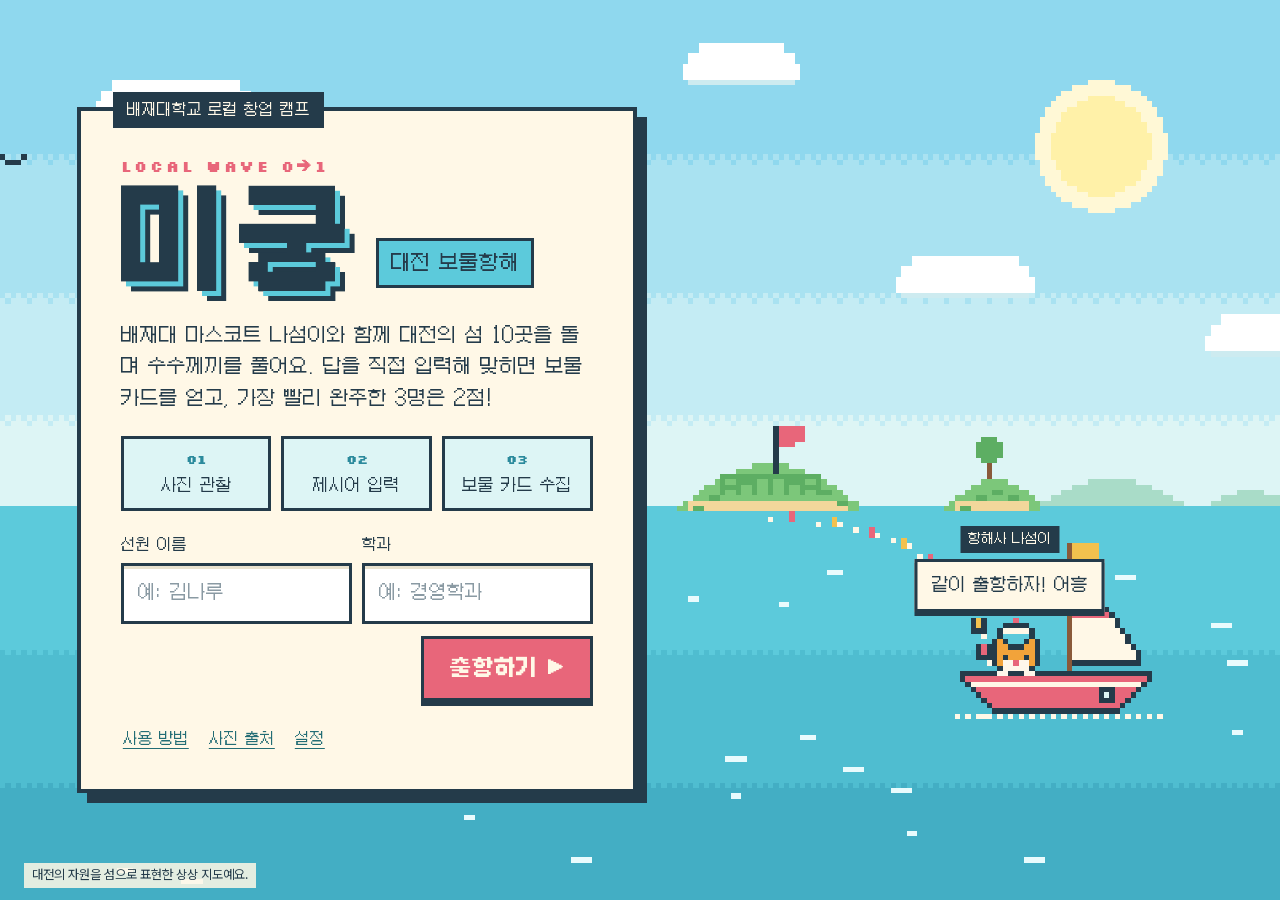
==== index.html @ a7cf4690 "나섬이 캐릭터 고지(결과 화면·사진 출처) Co-Authored-By: Claude Fable 5.1 <noreply@anthropic.com>" ====
<!doctype html>
<html lang="ko">
<head>
<meta charset="utf-8">
<meta name="viewport" content="width=device-width, initial-scale=1, viewport-fit=cover">
<title>미궁 — 대전 보물항해 | 배재대학교 로컬 창업 캠프</title>
<meta name="description" content="배재대학교 로컬 창업 캠프 LOCAL WAVE 0→1. 나섬이와 함께 대전의 보물 10개를 발견하는 웹 미궁.">
<meta name="theme-color" content="#5CCADB">
<link rel="icon" href="data:image/svg+xml,%3Csvg xmlns='http://www.w3.org/2000/svg' viewBox='0 0 16 16' shape-rendering='crispEdges'%3E%3Crect width='16' height='16' fill='%235CCADB'/%3E%3Crect x='3' y='6' width='10' height='6' fill='%23FFF8E7'/%3E%3Crect x='2' y='4' width='2' height='3' fill='%23F2B08A'/%3E%3Crect x='12' y='4' width='2' height='3' fill='%23F2B08A'/%3E%3Crect x='5' y='8' width='1' height='1' fill='%23243B4A'/%3E%3Crect x='10' y='8' width='1' height='1' fill='%23243B4A'/%3E%3Crect x='3' y='12' width='10' height='2' fill='%23236D75'/%3E%3C/svg%3E">
<link rel="preconnect" href="https://fonts.googleapis.com">
<link href="https://fonts.googleapis.com/css2?family=Silkscreen:wght@400;700&display=swap" rel="stylesheet">
<link rel="stylesheet" href="styles.css?v=8">
</head>
<body>
<a class="skip" href="#main">본문으로 건너뛰기</a>

<!-- ===== S01 시작 화면 (Claude Design 원본 이식) ===== -->
<section id="screen-start" class="screen screen-start" data-screen="start">
  <div class="start-root" id="start-root">
    <canvas id="scene-canvas" aria-hidden="true"></canvas>
    <canvas id="actor-canvas" aria-hidden="true"></canvas>

    <div class="naru-bubble" id="start-bubble" aria-hidden="true">
      <div class="bt">같이 출항하자! 어흥</div>
      <div class="bn">항해사 나섬이</div>
    </div>

    <div class="start-wrap">
      <div class="start-card">
        <div class="tag-camp" id="start-camp">배재대학교 로컬 창업 캠프</div>
        <div class="start-head">
          <span class="silk eyebrow-silk" id="start-program">LOCAL WAVE 0→1</span>
          <div class="title-row">
            <h1 class="start-title">미궁</h1>
            <span class="title-chip">대전 보물항해</span>
          </div>
        </div>
        <p class="start-lead">배재대 마스코트 나섬이와 함께 대전의 섬 10곳을 돌며 수수께끼를 풀어요. 답을 직접 입력해 맞히면 보물 카드를 얻고, 가장 빨리 완주한 3명은 2점!</p>
        <div class="steps3">
          <div><span class="silk n">01</span><span>사진 관찰</span></div>
          <div><span class="silk n">02</span><span>제시어 입력</span></div>
          <div><span class="silk n">03</span><span>보물 카드 수집</span></div>
        </div>
        <form id="form-start" class="form-start" novalidate>
          <div class="start-fields">
            <label>선원 이름<input id="crew-name" name="name" type="text" autocomplete="off" maxlength="10" placeholder="예: 김나루"></label>
            <label>학과<input id="crew-dept" name="dept" type="text" autocomplete="off" maxlength="16" placeholder="예: 경영학과"></label>
          </div>
          <p class="form-error" id="start-error" role="alert" hidden>이름과 학과를 모두 적어 주세요.</p>
          <div class="start-actions">
            <button type="button" class="link" id="btn-start-reset" hidden>처음부터 다시</button>
            <button type="submit" class="start-btn" id="btn-start"><span id="btn-start-label">출항하기</span><span class="silk" id="start-blink">▶</span></button>
          </div>
          <p class="greet" id="start-greet" hidden></p>
        </form>
        <div class="start-links">
          <button type="button" class="link" data-open="howto">사용 방법</button>
          <button type="button" class="link" data-open="sources">사진 출처</button>
          <button type="button" class="link" data-open="settings">설정</button>
        </div>
      </div>
    </div>

    <div class="arrive-overlay" id="arrive-overlay" hidden>
      <div class="arrive-card">
        <span class="silk arrive-eyebrow" id="arrive-eyebrow">ISLAND 01 / 10</span>
        <span class="arrive-title" id="arrive-title">성심당 섬에 도착!</span>
        <span class="arrive-text" id="arrive-text"></span>
        <button type="button" class="start-btn" id="btn-arrive-go">첫 수수께끼 풀기 →</button>
      </div>
    </div>
    <p class="map-note">대전의 자원을 섬으로 표현한 상상 지도예요.</p>
  </div>
</section>

<!-- ===== 게임 공통 헤더 + 3열 ===== -->
<section id="screen-game" class="screen screen-game" data-screen="game" hidden>
  <header class="topbar">
    <div class="topbar-brand">
      <span class="title-pixel sm">미궁</span>
      <span class="chip chip-sea">대전 보물항해</span>
      <span class="topbar-camp">배재대학교 로컬 창업 캠프 · LOCAL WAVE 0→1</span>
    </div>
    <div class="topbar-right">
      <span class="crew-label" id="crew-label">선원</span>
      <div class="progress-pips" id="progress-pips" aria-label="발견 진행"></div>
      <span class="progress-count" id="progress-count">0/10</span>
      <span class="timer" id="timer" title="완주 시간">00:00</span><span class="timer-pen" id="timer-pen"></span>
      <button type="button" class="btn btn-sm btn-ghost" data-open="logbook">기록장</button>
      <button type="button" class="btn btn-sm btn-ghost" data-open="settings" aria-label="설정">설정</button>
    </div>
  </header>

  <div class="layout" id="main">
    <!-- 왼쪽: 항로 -->
    <aside class="col-route panel">
      <div class="eyebrow">ROUTE</div>
      <ol class="route" id="route"></ol>
      <p class="route-note">앞 섬을 풀면 다음 섬이 열려요.</p>
    </aside>

    <!-- 가운데: 문제판 -->
    <main class="col-main panel" id="puzzle-panel" aria-live="polite">
      <!-- JS 렌더 -->
    </main>

    <!-- 오른쪽: 나섬이·힌트·기록 -->
    <aside class="col-side">
      <div class="panel side-naru">
        <div class="naru-head">
          <canvas class="naru" id="naru-side" data-mood="idle" width="16" height="16"></canvas>
          <span class="chip chip-ink">항해사 나섬이</span>
        </div>
        <p class="naru-say" id="naru-say">사진부터 꼼꼼히 살펴보자. 단서 세 개가 모두 맞는 답을 찾아봐.</p>
      </div>
      <div class="panel side-hint">
        <div class="eyebrow">HINT</div>
        <div id="hint-box"></div>
      </div>
      <div class="panel side-log">
        <div class="eyebrow-row"><span class="eyebrow">LOGBOOK</span><span class="muted" id="log-count">보물 카드 0/10</span></div>
        <div class="log-mini" id="log-mini"></div>
        <button type="button" class="btn btn-sm btn-ghost w-full" data-open="logbook">기록장 열기</button>
      </div>
    </aside>
  </div>
</section>

<!-- ===== S07 아이디어 출항 ===== -->
<section id="screen-idea" class="screen screen-idea" data-screen="idea" hidden>
  <header class="topbar">
    <div class="topbar-brand">
      <span class="title-pixel sm">미궁</span>
      <span class="chip chip-sea">항해 마무리</span>
      <span class="topbar-camp">배재대학교 로컬 창업 캠프 · LOCAL WAVE 0→1</span>
    </div>
    <div class="topbar-right"><span class="crew-label" id="crew-label-2">선원</span></div>
  </header>
  <div class="narrow">
    <div class="panel idea-panel">
      <div class="idea-steps" id="idea-steps"></div>
      <div id="idea-body"></div>
    </div>
  </div>
</section>

<!-- ===== S08 결과 ===== -->
<section id="screen-result" class="screen screen-result" data-screen="result" hidden>
  <div class="narrow">
    <div class="panel result-panel" id="result-panel"></div>
  </div>
</section>

<!-- ===== 모달들 ===== -->
<div class="modal-root" id="modal-root" hidden>
  <div class="modal-backdrop" data-close></div>
  <div class="modal panel" role="dialog" aria-modal="true" id="modal" tabindex="-1">
    <button type="button" class="modal-close btn btn-sm btn-ghost" data-close aria-label="닫기">닫기 ✕</button>
    <div class="modal-body" id="modal-body"></div>
  </div>
</div>

<div class="toast" id="toast" role="status" aria-live="polite" hidden></div>

<script src="config.js?v=8"></script>
<script src="start-scene.js?v=8"></script>
<script src="app.js?v=8"></script>
</body>
</html>
---- styles.css ----
/* ============================================================
   미궁 — 대전 보물항해 · 디자인 시스템
   레이아웃: 64px 헤더 + 3열(208 / 1fr / 272), 1024~1279 2열, 그 아래 1열
   픽셀은 프레임·바다·캐릭터에만, 사진과 본문은 선명하게
   ============================================================ */
@font-face { font-family: "Pretendard"; src: url("fonts/PretendardVariable.woff2") format("woff2"); font-weight: 45 920; font-display: swap; }
@font-face { font-family: "Galmuri11"; src: url("fonts/Galmuri11.woff2") format("woff2"); font-weight: 400; font-display: swap; }
@font-face { font-family: "Galmuri11"; src: url("fonts/Galmuri11-Bold.woff2") format("woff2"); font-weight: 700; font-display: swap; }

:root {
  --ink: #243B4A;
  --ink-soft: #4A6373;
  --cream: #FFF8E7;
  --cream-2: #FBEFD3;
  --sea: #5CCADB;
  --sea-deep: #3FB2C6;
  --sky: #DDF5F5;
  --sky-2: #BDE7F2;
  --leaf: #B7D883;
  --leaf-deep: #8FBF5A;
  --coral: #F28B82;
  --coral-deep: #E0675D;
  --primary: #236D75;
  --primary-deep: #1A545B;
  --yellow: #F6CD69;
  --white: #FFFFFF;
  --danger: #C94C45;
  --ok: #3E8E55;

  --font-body: "Pretendard", "Apple SD Gothic Neo", "Noto Sans KR", system-ui, sans-serif;
  --font-pixel: "Galmuri11", "DungGeunMo", "Pretendard", monospace;

  --border: 3px solid var(--ink);
  --shadow: 4px 4px 0 var(--ink);
  --shadow-sm: 2px 2px 0 var(--ink);
  --radius: 4px;

  --fs-body: 18px;
  --lh-body: 1.6;
  --gap: 16px;
  --pad: 24px;
  --max-w: 1360px;
}
:root[data-large="1"] { --fs-body: 20px; }

* { box-sizing: border-box; }
html, body { margin: 0; padding: 0; }
html { background: var(--sky); color: var(--ink); }
body {
  font-family: var(--font-body);
  font-size: var(--fs-body);
  line-height: var(--lh-body);
  background: var(--sky);
  color: var(--ink);
  -webkit-font-smoothing: antialiased;
  min-height: 100%;
  overflow-x: hidden;
}
img { max-width: 100%; display: block; }
button { font: inherit; color: inherit; cursor: pointer; }
button:disabled { cursor: not-allowed; }
input, textarea, select { font: inherit; color: inherit; }
[hidden] { display: none !important; }
.muted { color: var(--ink-soft); font-size: 0.85em; }
.w-full { width: 100%; }
.skip { position: absolute; left: -999px; top: 8px; background: var(--yellow); padding: 8px 12px; border: var(--border); z-index: 999; }
.skip:focus { left: 8px; }

:focus-visible { outline: 3px solid var(--yellow); outline-offset: 2px; }

/* ---------- 타이포 ---------- */
.title-pixel { font-family: var(--font-pixel); font-weight: 700; letter-spacing: 0.02em; line-height: 1.1; margin: 0; }
h1.title-pixel { font-size: clamp(44px, 6vw, 72px); color: var(--primary); display: flex; align-items: center; gap: 16px; flex-wrap: wrap; }
.title-pixel.sm { font-size: 26px; color: var(--primary); }
.eyebrow { font-family: var(--font-pixel); font-size: 13px; letter-spacing: 0.18em; color: var(--coral-deep); text-transform: uppercase; }
.eyebrow-row { display: flex; justify-content: space-between; align-items: baseline; gap: 8px; margin-bottom: 8px; }
h2 { font-size: 23px; font-weight: 650; line-height: 1.3; margin: 2px 0 4px; text-wrap: balance; }
h3 { font-size: 19px; font-weight: 650; margin: 0 0 8px; }
.lead { margin: 8px 0 16px; }

/* ---------- 패널·칩·버튼 ---------- */
.panel { background: var(--cream); border: var(--border); box-shadow: var(--shadow); border-radius: var(--radius); padding: 20px; }
.chip { display: inline-block; font-family: var(--font-pixel); font-size: 14px; letter-spacing: 0.04em; padding: 4px 10px; border: 2px solid var(--ink); border-radius: 3px; line-height: 1.2; vertical-align: middle; }
.chip-sea { background: var(--sky-2); }
.chip-ink { background: var(--ink); color: var(--cream); }
.chip-leaf { background: var(--leaf); }
.chip-coral { background: var(--coral); }
.chip-yellow { background: var(--yellow); }
.tag { font-family: var(--font-pixel); font-size: 13px; letter-spacing: 0.06em; display: inline-block; padding: 4px 10px; background: var(--ink); color: var(--cream); border-radius: 3px; }

.btn {
  display: inline-flex; align-items: center; justify-content: center; gap: 8px;
  padding: 10px 18px; min-height: 44px;
  background: var(--primary); color: var(--white);
  border: var(--border); border-radius: var(--radius); box-shadow: var(--shadow);
  font-weight: 650; font-size: 16px; line-height: 1.2;
  transition: transform 120ms, box-shadow 120ms;
  text-decoration: none;
}
.btn:hover { transform: translate(-1px, -1px); box-shadow: 5px 5px 0 var(--ink); }
.btn:active { transform: translate(3px, 3px); box-shadow: 1px 1px 0 var(--ink); }
.btn:disabled { background: #C9D3D8; color: #5E6E78; transform: none; box-shadow: var(--shadow); }
.btn-lg { font-size: 18px; padding: 14px 26px; min-height: 52px; }
.btn-sm { font-size: 14px; padding: 6px 12px; min-height: 36px; box-shadow: var(--shadow-sm); }
.btn-sm:hover { box-shadow: 3px 3px 0 var(--ink); }
.btn-coral { background: var(--coral); color: var(--ink); }
.btn-coral:hover { background: var(--coral-deep); }
.btn-leaf { background: var(--leaf); color: var(--ink); }
.btn-yellow { background: var(--yellow); color: var(--ink); }
.btn-ghost { background: var(--cream); color: var(--ink); }
.btn-ghost:hover { background: var(--cream-2); }
.btn-row { display: flex; gap: 12px; flex-wrap: wrap; align-items: center; }
.btn-row.end { justify-content: flex-end; }
.btn-row.between { justify-content: space-between; }
.link { background: none; border: 0; padding: 4px 2px; color: var(--primary); text-decoration: underline; text-underline-offset: 3px; font-size: 15px; }

/* ---------- 시작 화면 (Claude Design 원본) ---------- */
.silk { font-family: "Silkscreen", "Galmuri11", monospace; font-weight: 700; }
.screen { min-height: 100vh; }
.screen-start { font-family: var(--font-pixel); }
.start-root { position: relative; min-height: 100vh; overflow: hidden; background: var(--sky); }
.start-root canvas { position: absolute; inset: 0; width: 100%; height: 100%; image-rendering: pixelated; display: block; }
#actor-canvas { pointer-events: none; }
.naru-bubble { position: absolute; display: flex; flex-direction: column-reverse; align-items: center; gap: 6px; pointer-events: none; transform: translateX(-35%); z-index: 2; }
.naru-bubble .bt { background: var(--cream); border: 3px solid var(--ink); box-shadow: 0 4px 0 var(--ink); padding: 10px 14px; font-size: 17px; white-space: nowrap; }
.naru-bubble .bn { background: var(--ink); color: var(--cream); font-size: 13px; padding: 3px 8px; white-space: nowrap; }
.start-wrap { position: relative; min-height: 100vh; display: flex; align-items: center; padding: 56px max(24px, 6vw); box-sizing: border-box; z-index: 1; }
.start-card { position: relative; width: 100%; max-width: 560px; background: var(--cream); border: 4px solid var(--ink); box-shadow: 10px 10px 0 var(--ink); padding: 44px 40px 34px; display: flex; flex-direction: column; gap: 22px; }
.tag-camp { position: absolute; top: -19px; left: 32px; background: var(--ink); color: var(--cream); font-size: 15px; padding: 6px 14px; white-space: nowrap; }
.start-head { display: flex; flex-direction: column; gap: 10px; }
.eyebrow-silk { font-size: 15px; letter-spacing: 0.18em; color: #E8667A; }
.title-row { display: flex; align-items: flex-end; gap: 18px; flex-wrap: wrap; }
.start-title { margin: 0; font-family: var(--font-pixel); font-weight: 700; font-size: clamp(84px, 9vw, 128px); line-height: 0.95; letter-spacing: 0.03em; color: var(--ink); text-shadow: 5px 5px 0 var(--sea), 10px 10px 0 var(--ink); }
.title-chip { background: var(--sea); border: 3px solid var(--ink); padding: 6px 12px; font-size: 20px; margin-bottom: 10px; }
.start-lead { margin: 0; font-size: 19px; line-height: 1.65; text-wrap: pretty; }
.steps3 { display: grid; grid-template-columns: repeat(3, minmax(0, 1fr)); gap: 10px; }
.steps3 > div { background: var(--sky); border: 3px solid var(--ink); padding: 10px 8px; display: flex; flex-direction: column; gap: 3px; align-items: center; text-align: center; font-size: 16px; }
.steps3 .n { font-size: 13px; color: #2B8A9C; }
.form-start { display: flex; flex-direction: column; gap: 8px; }
.start-fields { display: grid; grid-template-columns: repeat(auto-fit, minmax(150px, 1fr)); gap: 10px; }
.start-fields label { display: flex; flex-direction: column; gap: 6px; font-size: 15px; }
.start-fields input { min-width: 0; padding: 13px 14px; border: 3px solid var(--ink); background: var(--white); font-family: var(--font-pixel); font-size: 18px; color: var(--ink); box-shadow: inset 0 3px 0 #E9E2CF; }
.start-fields input::placeholder { color: #8A9AA3; }
.start-fields input:focus { outline: 3px solid var(--yellow); outline-offset: 1px; }
.start-fields label.invalid input { border-color: #C9475C; }
.form-error { font-size: 15px; color: #C9475C; margin: 0; }
.start-actions { display: flex; gap: 14px; flex-wrap: wrap; justify-content: flex-end; align-items: center; margin-top: 4px; }
.start-btn { flex: 0 0 auto; padding: 12px 26px; border: 3px solid var(--ink); background: #E8667A; color: var(--cream); box-shadow: 0 5px 0 var(--ink); font-family: var(--font-pixel); font-weight: 700; font-size: 22px; cursor: pointer; display: flex; align-items: center; gap: 10px; transition: transform 80ms, box-shadow 80ms; }
.start-btn:hover { background: #F07C8E; }
.start-btn:active { transform: translateY(5px); box-shadow: 0 0 0 var(--ink); }
.start-btn .silk { font-size: 16px; }
.greet { margin: 0; font-size: 15px; color: #2B8A9C; }
.start-links { display: flex; gap: 16px; flex-wrap: wrap; }
.start-links .link { font-family: var(--font-pixel); font-size: 15px; }
.arrive-overlay { position: absolute; inset: 0; background: rgba(36,59,74,0.6); display: flex; align-items: center; justify-content: center; padding: 24px; z-index: 5; }
.arrive-card { background: var(--cream); border: 4px solid var(--ink); box-shadow: 10px 10px 0 var(--ink); padding: 30px 36px; display: flex; flex-direction: column; align-items: center; gap: 14px; text-align: center; max-width: 460px; animation: popIn 180ms ease-out; }
@keyframes popIn { from { transform: scale(0.9); opacity: 0; } to { transform: scale(1); opacity: 1; } }
.arrive-eyebrow { font-size: 16px; letter-spacing: 0.2em; color: #2B8A9C; }
.arrive-title { font-size: 34px; line-height: 1.3; font-weight: 700; }
.arrive-text { font-size: 17px; line-height: 1.6; font-family: var(--font-body); }
.map-note { position: absolute; left: 24px; bottom: 12px; z-index: 1; font-size: 13px; color: var(--ink); background: rgba(255,248,231,0.85); padding: 2px 8px; margin: 0; font-family: var(--font-body); }

/* ---------- 게임 화면 ---------- */
.screen-game { background: var(--sky); display: flex; flex-direction: column; }
.topbar {
  height: 64px; display: flex; align-items: center; justify-content: space-between; gap: 16px;
  padding: 0 var(--pad); background: var(--cream); border-bottom: var(--border);
  position: sticky; top: 0; z-index: 20;
}
.topbar-brand { display: flex; align-items: center; gap: 12px; min-width: 0; }
.topbar-camp { font-size: 13px; color: var(--ink-soft); white-space: nowrap; overflow: hidden; text-overflow: ellipsis; }
.topbar-right { display: flex; align-items: center; gap: 12px; }
.crew-label { font-size: 14px; font-weight: 650; white-space: nowrap; max-width: 220px; overflow: hidden; text-overflow: ellipsis; }
.progress-pips { display: flex; gap: 4px; }
.progress-pips i { width: 14px; height: 14px; border: 2px solid var(--ink); background: var(--white); display: block; }
.progress-pips i.done { background: var(--yellow); }
.progress-pips i.cur { background: var(--sky-2); }
.progress-count { font-family: var(--font-pixel); font-weight: 700; font-size: 16px; }

.layout {
  width: 100%; max-width: var(--max-w); margin: 0 auto;
  display: grid; grid-template-columns: 208px minmax(0, 1fr) 272px; gap: var(--gap);
  padding: var(--pad); padding-block: 16px 32px; align-items: start;
  background:
    repeating-linear-gradient(90deg, rgba(255,255,255,0.35) 0 26px, transparent 26px 70px) 0 100% / 100% 10px no-repeat,
    linear-gradient(180deg, transparent 0 calc(100% - 88px), var(--sea) calc(100% - 88px)) ;
}
.col-route { padding: 14px; position: sticky; top: 80px; }
.route { list-style: none; margin: 8px 0 0; padding: 0; display: grid; gap: 6px; }
.route li { display: flex; align-items: center; gap: 8px; }
.route button {
  flex: 1; display: flex; align-items: center; gap: 8px; text-align: left;
  padding: 7px 8px; border: 2px solid var(--ink); background: var(--white); border-radius: 3px; font-size: 14px; font-weight: 600; min-height: 40px;
}
.route button b { font-family: var(--font-pixel); font-size: 12px; min-width: 22px; height: 22px; display: inline-grid; place-items: center; border: 2px solid var(--ink); background: var(--cream); }
.route button .nm { flex: 1; overflow: hidden; text-overflow: ellipsis; white-space: nowrap; }
.route button .st { font-size: 12px; }
.route li.locked button { background: #EEF1F2; color: #7A8A94; border-color: #9DB0BA; border-style: dashed; }
.route li.locked button b { background: #EEF1F2; border-color: #9DB0BA; }
.route li.done button { background: var(--leaf); }
.route li.done button b { background: var(--yellow); }
.route li.cur button { background: var(--sky-2); box-shadow: var(--shadow-sm); outline: 2px solid var(--ink); outline-offset: 1px; }
.route-note { font-size: 13px; color: var(--ink-soft); margin: 12px 0 0; }

.col-main { padding: 16px 22px 14px; min-width: 0; }
.puzzle-head { display: flex; gap: 8px; align-items: center; flex-wrap: wrap; }
.puzzle-story { margin: 2px 0 10px; color: var(--ink-soft); font-size: 16px; }
.photo-row { display: grid; grid-template-columns: minmax(0, 1.15fr) minmax(220px, 1fr); gap: 12px; align-items: start; margin-bottom: 8px; }
.photo-frame { position: relative; border: var(--border); background: var(--cream-2); box-shadow: var(--shadow-sm); aspect-ratio: 16 / 9; max-height: 330px; width: 100%; display: grid; place-items: center; overflow: hidden; }
.photo-frame img { width: 100%; height: 100%; object-fit: contain; image-rendering: auto; }
.photo-frame .photo-tag { position: absolute; left: 0; top: 0; }
.photo-frame .photo-zoom { position: absolute; right: 8px; bottom: 8px; }
.photo-frame .photo-fail { padding: 16px; text-align: center; font-size: 15px; display: grid; gap: 8px; justify-items: center; }
.photo-frame.failed { background: repeating-linear-gradient(135deg, var(--cream-2) 0 10px, var(--cream) 10px 20px); }
.photo-meta { display: flex; gap: 8px; align-items: center; justify-content: space-between; font-size: 12px; color: var(--ink-soft); margin-top: 4px; flex-wrap: wrap; line-height: 1.4; }
.clues { border: 2px solid var(--ink); background: var(--sky); padding: 10px 12px; display: grid; gap: 6px; align-content: start; min-width: 0; }
.clues .eyebrow { color: var(--primary); }
.clue { display: flex; gap: 8px; align-items: flex-start; font-size: 15px; line-height: 1.45; }
.clue b { font-family: var(--font-pixel); font-size: 12px; min-width: 22px; height: 22px; display: inline-grid; place-items: center; border: 2px solid var(--ink); background: var(--cream); margin-top: 2px; }
.fiction-note { font-size: 13px; color: var(--ink-soft); margin-top: 2px; }

.question { font-size: 19px; font-weight: 650; margin: 6px 0 8px; }
.answers { display: grid; gap: 8px; }
.opt {
  display: flex; align-items: center; gap: 12px; text-align: left; width: 100%;
  padding: 9px 14px; border: 2px solid var(--ink); background: var(--white); border-radius: 3px; min-height: 46px; font-size: 16px;
  transition: transform 120ms;
}
.opt b { font-family: var(--font-pixel); font-size: 13px; min-width: 28px; height: 28px; display: inline-grid; place-items: center; border: 2px solid var(--ink); background: var(--cream); flex: none; }
.opt:hover:not(:disabled) { background: var(--cream); }
.opt.selected { background: var(--sky-2); box-shadow: var(--shadow-sm); }
.opt.wrong { background: #FFECEA; border-color: var(--danger); }
.opt.correct { background: var(--leaf); }
.opt:disabled { opacity: 0.85; cursor: default; }
.opt .seq { margin-left: auto; font-family: var(--font-pixel); font-size: 13px; background: var(--yellow); border: 2px solid var(--ink); padding: 2px 8px; }
.opt .pair { margin-left: auto; font-size: 14px; font-weight: 650; background: var(--yellow); border: 2px solid var(--ink); padding: 2px 8px; }
.opt .pair, .opt .seq { white-space: nowrap; flex: none; }
.opt > span:not(.pair):not(.seq) { flex: 1; min-width: 0; }
.order-help, .match-help { font-size: 13px; color: var(--ink-soft); margin: -4px 0 6px; }
.order-list { display: grid; gap: 8px; }
.match-grid { display: grid; grid-template-columns: 1fr 1fr; gap: 8px 14px; }
.match-grid .col-h { font-size: 13px; font-weight: 650; color: var(--ink-soft); letter-spacing: 0.04em; }
.match-grid .opt.active { background: var(--yellow); }
.match-grid .opt.paired { background: var(--leaf); }

.feedback { margin: 8px 0 0; padding: 8px 12px; border: 2px solid var(--ink); border-radius: 3px; font-size: 16px; display: flex; gap: 10px; align-items: flex-start; }
.feedback.wrong { background: #FFECEA; border-color: var(--danger); }
.feedback.right { background: var(--leaf); }
.feedback.info { background: var(--sky); }
.submit-row { display: flex; justify-content: flex-end; gap: 12px; margin-top: 10px; flex-wrap: wrap; align-items: center; position: sticky; bottom: 0; padding: 8px 0 0; background: linear-gradient(180deg, transparent, var(--cream) 30%); }

.col-side { display: grid; gap: 12px; min-width: 0; position: sticky; top: 80px; }
.col-side .panel { padding: 14px; }
.naru-head { display: flex; align-items: flex-end; gap: 10px; }
.naru-say { margin: 10px 0 0; padding: 10px 12px; background: var(--white); border: 2px solid var(--ink); border-radius: 3px; font-size: 15px; position: relative; }
.naru-say::before { content: ""; position: absolute; left: 20px; top: -9px; width: 12px; height: 9px; background: var(--white); border: 2px solid var(--ink); border-bottom: 0; clip-path: polygon(0 100%, 100% 100%, 50% 0); }
.hint-list { display: grid; gap: 8px; margin: 0 0 10px; padding: 0; list-style: none; }
.hint-list li { background: var(--white); border: 2px solid var(--ink); padding: 8px 10px; font-size: 15px; border-left-width: 6px; border-left-color: var(--yellow); }
.hint-list li.reveal { border-left-color: var(--coral); }
.log-mini { display: grid; grid-template-columns: repeat(5, 1fr); gap: 6px; margin: 8px 0 12px; }
.log-mini i { aspect-ratio: 1; border: 2px solid var(--ink); background: var(--white); display: grid; place-items: center; font-family: var(--font-pixel); font-size: 12px; color: #9DB0BA; }
.log-mini i.got { background: var(--yellow); color: var(--ink); }
.log-mini i.heart { outline: 2px solid var(--coral); outline-offset: -4px; }

/* ---------- 섬 도착 / 발견 카드 / 모달 ---------- */
.modal-root { position: fixed; inset: 0; z-index: 50; display: grid; place-items: center; padding: 16px; }
.modal-backdrop { position: absolute; inset: 0; background: rgba(36,59,74,0.55); }
.modal { position: relative; width: min(760px, 100%); max-height: calc(100vh - 32px); overflow: auto; padding: 24px; }
.modal.wide { width: min(1100px, 100%); }
.modal-close { position: absolute; right: 12px; top: 12px; z-index: 2; }
.modal h2 { padding-right: 90px; }
.island-arrive { display: grid; grid-template-columns: 120px 1fr; gap: 20px; align-items: center; }
.island-pix { width: 120px; height: 90px; position: relative; }
.island-pix .land { position: absolute; left: 10px; right: 10px; bottom: 10px; height: 36px; background: var(--leaf); border: var(--border); border-radius: 18px 18px 4px 4px; }
.island-pix .flag { position: absolute; left: 56px; bottom: 44px; width: 4px; height: 30px; background: var(--ink); }
.island-pix .flag::after { content: ""; position: absolute; left: 4px; top: 0; width: 18px; height: 12px; background: var(--coral); }
.island-pix .water { position: absolute; left: 0; right: 0; bottom: 0; height: 10px; background: repeating-linear-gradient(90deg, var(--sea) 0 12px, var(--sea-deep) 12px 24px); }
.card-discover { display: grid; grid-template-columns: minmax(0, 1fr) minmax(0, 1.1fr); gap: 20px; align-items: start; }
.card-discover .photo-frame { aspect-ratio: 4 / 3; }
.card-discover dl { margin: 0; display: grid; gap: 12px; }
.card-discover dt { font-family: var(--font-pixel); font-size: 12px; letter-spacing: 0.15em; color: var(--coral-deep); }
.card-discover dd { margin: 2px 0 0; font-size: 16px; }
.card-discover .idea-q { background: var(--sky); border: 2px solid var(--ink); padding: 10px 12px; }
.stars { position: fixed; inset: 0; pointer-events: none; z-index: 60; }
.stars i { position: absolute; width: 14px; height: 14px; background: var(--yellow); clip-path: polygon(50% 0, 62% 38%, 100% 50%, 62% 62%, 50% 100%, 38% 62%, 0 50%, 38% 38%); animation: pop 600ms ease-out forwards; }
@keyframes pop { 0% { transform: scale(0.3) translateY(0); opacity: 1; } 100% { transform: scale(1.4) translateY(-40px); opacity: 0; } }

/* 기록장 */
.log-grid { display: grid; grid-template-columns: repeat(auto-fill, minmax(150px, 1fr)); gap: 12px; }
.log-card { border: 2px solid var(--ink); background: var(--white); border-radius: 3px; overflow: hidden; text-align: left; padding: 0; display: grid; grid-template-rows: auto 1fr; box-shadow: var(--shadow-sm); }
.log-card .ph { aspect-ratio: 4 / 3; background: var(--cream-2); display: grid; place-items: center; overflow: hidden; }
.log-card .ph img { width: 100%; height: 100%; object-fit: cover; }
.log-card .bd { padding: 8px 10px; font-size: 14px; display: grid; gap: 4px; }
.log-card .bd b { font-size: 15px; }
.log-card.locked { background: #EEF1F2; color: #7A8A94; border-style: dashed; box-shadow: none; }
.log-card.locked .ph { background: repeating-linear-gradient(135deg, #E3E8EB 0 10px, #EEF1F2 10px 20px); font-family: var(--font-pixel); font-size: 20px; color: #9DB0BA; }
.log-card .cat { font-size: 12px; color: var(--ink-soft); }
.log-card .heart { color: var(--coral-deep); font-weight: 700; }
.log-filters { display: flex; gap: 8px; flex-wrap: wrap; margin: 0 0 14px; }
.log-filters button { font-size: 14px; padding: 4px 10px; border: 2px solid var(--ink); background: var(--white); border-radius: 3px; min-height: 34px; }
.log-filters button.on { background: var(--yellow); }
.card-detail { display: grid; grid-template-columns: minmax(0, 1fr) minmax(0, 1fr); gap: 20px; }

/* ---------- 아이디어 출항 ---------- */
.narrow { width: min(900px, 100%); margin: 0 auto; padding: var(--pad); padding-block: 24px 48px; }
.idea-panel { padding: 24px 28px; }
.idea-steps { display: grid; grid-template-columns: repeat(4, 1fr); gap: 8px; margin-bottom: 20px; }
.idea-steps span { font-family: var(--font-pixel); font-size: 12px; letter-spacing: 0.08em; text-align: center; padding: 8px 4px; border: 2px solid var(--ink); background: var(--white); }
.idea-steps span.on { background: var(--yellow); }
.idea-steps span.done { background: var(--leaf); }
.pick-grid { display: grid; grid-template-columns: repeat(auto-fill, minmax(150px, 1fr)); gap: 12px; margin: 12px 0; }
.pick-grid .log-card { cursor: pointer; }
.pick-grid .log-card.on { outline: 3px solid var(--coral); outline-offset: 2px; background: var(--cream); }
.picked-strip { display: flex; gap: 10px; flex-wrap: wrap; margin: 0 0 16px; }
.picked-strip .chip { font-family: var(--font-body); font-weight: 650; font-size: 14px; background: var(--leaf); }
.choices { display: grid; gap: 10px; margin: 12px 0; }
.sentence { background: var(--sky); border: 2px solid var(--ink); padding: 14px 16px; font-size: 18px; line-height: 1.7; }
.sentence b { background: var(--yellow); padding: 0 6px; border: 2px solid var(--ink); border-radius: 3px; font-weight: 650; }
.sentence .blank { background: var(--white); color: #9DB0BA; }
.counter { font-size: 13px; color: var(--ink-soft); text-align: right; }

/* ---------- 결과 ---------- */
.result-panel { padding: 28px 32px; }
.result-head { display: flex; gap: 16px; align-items: center; flex-wrap: wrap; }
.result-grid { display: grid; grid-template-columns: 1fr 1fr; gap: 16px; margin: 16px 0; }
.result-box { border: 2px solid var(--ink); background: var(--white); padding: 12px 14px; }
.result-box .eyebrow { margin-bottom: 4px; }
.big-sentence { font-size: 22px; line-height: 1.6; font-weight: 600; background: var(--yellow); border: var(--border); box-shadow: var(--shadow-sm); padding: 18px 20px; margin: 12px 0 18px; text-wrap: balance; }
.stat-row { display: flex; gap: 16px; flex-wrap: wrap; font-size: 15px; color: var(--ink-soft); }
.save-state { font-size: 14px; margin-top: 10px; }
.save-state.ok { color: var(--ok); }
.save-state.warn { color: var(--danger); }

/* ---------- 출처 표 ---------- */
.src-table { width: 100%; border-collapse: collapse; font-size: 14px; }
.src-table th, .src-table td { border-bottom: 1px solid #C9D3D8; padding: 8px 6px; text-align: left; vertical-align: top; }
.src-table th { font-family: var(--font-pixel); font-size: 12px; letter-spacing: 0.1em; color: var(--ink-soft); }
.table-wrap { overflow-x: auto; }

/* ---------- 설정 ---------- */
.setting-row { display: flex; justify-content: space-between; align-items: center; gap: 16px; padding: 12px 0; border-bottom: 1px solid #C9D3D8; }
.switch { width: 52px; height: 30px; border: 2px solid var(--ink); background: var(--white); position: relative; border-radius: 3px; flex: none; }
.switch::after { content: ""; position: absolute; left: 3px; top: 3px; width: 20px; height: 20px; background: var(--ink); transition: left 120ms; }
.switch[aria-checked="true"] { background: var(--leaf); }
.switch[aria-checked="true"]::after { left: 25px; }
.danger-zone { margin-top: 16px; padding: 12px 14px; border: 2px dashed var(--danger); }

/* ---------- 토스트 ---------- */
.toast { position: fixed; left: 50%; bottom: 24px; translate: -50% 0; background: var(--ink); color: var(--cream); padding: 10px 16px; border-radius: 3px; font-size: 15px; z-index: 70; box-shadow: var(--shadow-sm); max-width: calc(100vw - 32px); }

/* ---------- 반응형 ---------- */
@media (max-width: 1279px) {
  .layout { grid-template-columns: 176px minmax(0, 1fr); }
  .col-side { grid-column: 2; position: static; grid-template-columns: 1fr 1fr 1fr; }
  .topbar-camp { display: none; }
}
@media (max-width: 1023px) {
  .layout { grid-template-columns: minmax(0, 1fr); }
  .col-route { position: static; padding: 12px; }
  .route { grid-template-columns: repeat(auto-fill, minmax(140px, 1fr)); }
  .route-note { display: none; }
  .col-side { grid-column: 1; grid-template-columns: 1fr 1fr; }
  .side-log { grid-column: 1 / -1; }
  .photo-row { grid-template-columns: 1fr; }
  .crew-label { display: none; }
}
@media (max-width: 767px) {
  :root { --pad: 16px; --fs-body: 16px; }
  .start-wrap { padding: 40px 16px 56px; align-items: flex-start; }
  .start-card { padding: 32px 18px 20px; gap: 16px; }
  .start-title { font-size: 64px; }
  .naru-bubble { display: none; }
  .steps3 { gap: 6px; }
  .steps3 > div { font-size: 13px; padding: 8px 4px; }
  .col-route { padding: 10px 12px; }
  .route { display: flex; overflow-x: auto; gap: 6px; padding-bottom: 4px; margin-top: 6px; scrollbar-width: thin; }
  .route li { flex: none; }
  .route button { min-height: 36px; padding: 5px 8px; font-size: 13px; }
  .route button .nm { max-width: 120px; }
  .topbar { height: auto; min-height: 56px; padding: 8px var(--pad); flex-wrap: wrap; gap: 8px; }
  .topbar-brand .title-pixel.sm { font-size: 22px; }
  .progress-pips { display: none; }
  .col-main { padding: 16px; }
  .col-side { grid-template-columns: 1fr; }
  .match-grid { grid-template-columns: 1fr; }
  .question { font-size: 18px; }
  .opt { font-size: 16px; }
  .modal { padding: 18px; }
  .island-arrive, .card-discover, .card-detail, .result-grid { grid-template-columns: 1fr; }
  .idea-steps { grid-template-columns: 1fr 1fr; }
  .idea-panel, .result-panel { padding: 18px; }
  .big-sentence { font-size: 19px; }
  .submit-row { padding-bottom: env(safe-area-inset-bottom, 0px); }
}

@media (prefers-reduced-motion: reduce) {
  *, *::before, *::after { animation: none !important; transition: none !important; }
}
:root[data-motion="off"] *, :root[data-motion="off"] *::before, :root[data-motion="off"] *::after { animation: none !important; transition: none !important; }

/* 낮은 화면(1366×768 등): 사진·여백을 더 줄여 제출 버튼까지 한 화면에 */
@media (min-width: 1024px) and (max-height: 820px) {
  .photo-frame { max-height: 250px; }
  .photo-row { grid-template-columns: minmax(0, 1fr) minmax(220px, 1fr); }
  .puzzle-story { display: none; }
  h2 { font-size: 21px; }
  .opt { min-height: 42px; padding: 7px 12px; font-size: 15px; }
  .clue { font-size: 14px; }
  .question { font-size: 17px; margin: 4px 0 6px; }
  .layout { padding-block: 12px 24px; }
}

/* ---------- v2: 제시어 입력 · 타이머 ---------- */
.timer { font-family: var(--font-pixel); font-weight: 700; font-size: 18px; background: var(--ink); color: var(--yellow); padding: 4px 10px; border-radius: 3px; font-variant-numeric: tabular-nums; }
.timer-pen { font-family: var(--font-pixel); font-size: 12px; color: var(--coral-deep); min-width: 36px; }
.riddle { border: 2px solid var(--ink); background: var(--sky); padding: 12px 14px; display: grid; gap: 6px; align-content: start; min-width: 0; }
.riddle .eyebrow { color: var(--primary); }
.riddle p { margin: 0; font-size: 16px; line-height: 1.55; }
.answer-row { display: grid; grid-template-columns: auto minmax(0, 1fr) auto; gap: 10px; align-items: center; margin-top: 10px; }
.answer-label { font-family: var(--font-pixel); font-weight: 700; font-size: 14px; letter-spacing: 0.1em; color: var(--coral-deep); }
#answer-input { width: 100%; min-height: 52px; padding: 10px 14px; border: 3px solid var(--ink); background: var(--white); font-family: var(--font-pixel); font-size: 22px; color: var(--ink); box-shadow: inset 0 3px 0 #E9E2CF; }
#answer-input:focus { outline: 3px solid var(--yellow); outline-offset: 1px; }
#answer-input:disabled { background: var(--leaf); }
#answer-input.shake { animation: shake 260ms; border-color: var(--danger); }
@keyframes shake { 0%,100% { transform: translateX(0); } 25% { transform: translateX(-6px); } 75% { transform: translateX(6px); } }
.btn small { font-size: 12px; font-weight: 500; opacity: 0.85; }
@media (max-width: 767px) { .answer-row { grid-template-columns: 1fr; } .timer { font-size: 16px; } }
@media (min-width: 1024px) and (max-height: 820px) { .riddle p { font-size: 15px; } }
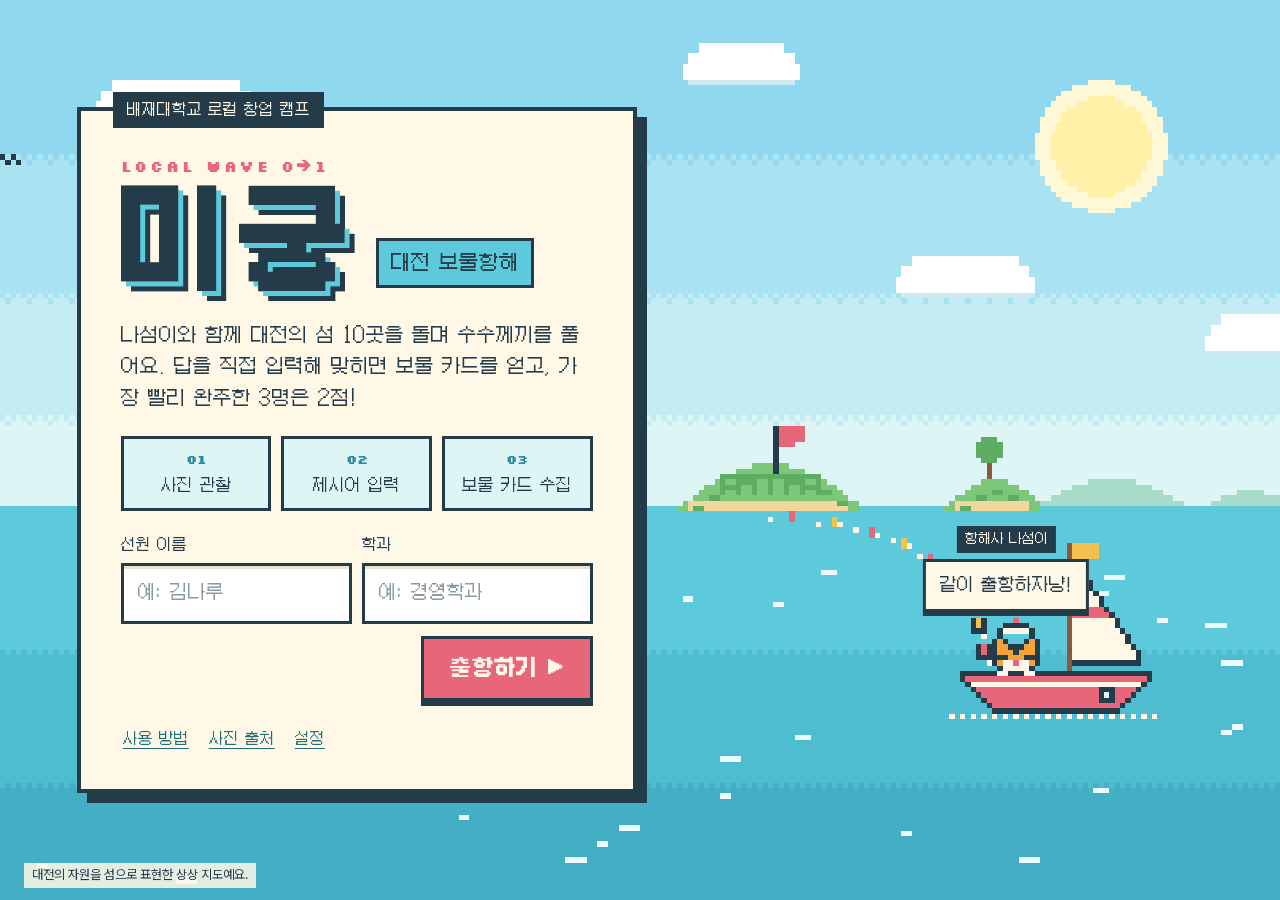
==== commit cdec7b69: "나섬이 줄무늬 강화, 말풍선 '하자냥' 복원, 시작 문구 간소화 Co-Authored-By: Claude Fable 5.1 <noreply@anthropic.com>" ====
--- a/index.html
+++ b/index.html
@@ -9,7 +9,7 @@
 <link rel="icon" href="data:image/svg+xml,%3Csvg xmlns='http://www.w3.org/2000/svg' viewBox='0 0 16 16' shape-rendering='crispEdges'%3E%3Crect width='16' height='16' fill='%235CCADB'/%3E%3Crect x='3' y='6' width='10' height='6' fill='%23FFF8E7'/%3E%3Crect x='2' y='4' width='2' height='3' fill='%23F2B08A'/%3E%3Crect x='12' y='4' width='2' height='3' fill='%23F2B08A'/%3E%3Crect x='5' y='8' width='1' height='1' fill='%23243B4A'/%3E%3Crect x='10' y='8' width='1' height='1' fill='%23243B4A'/%3E%3Crect x='3' y='12' width='10' height='2' fill='%23236D75'/%3E%3C/svg%3E">
 <link rel="preconnect" href="https://fonts.googleapis.com">
 <link href="https://fonts.googleapis.com/css2?family=Silkscreen:wght@400;700&display=swap" rel="stylesheet">
-<link rel="stylesheet" href="styles.css?v=8">
+<link rel="stylesheet" href="styles.css?v=9">
 </head>
 <body>
 <a class="skip" href="#main">본문으로 건너뛰기</a>
@@ -21,7 +21,7 @@
     <canvas id="actor-canvas" aria-hidden="true"></canvas>
 
     <div class="naru-bubble" id="start-bubble" aria-hidden="true">
-      <div class="bt">같이 출항하자! 어흥</div>
+      <div class="bt">같이 출항하자냥!</div>
       <div class="bn">항해사 나섬이</div>
     </div>
 
@@ -35,7 +35,7 @@
             <span class="title-chip">대전 보물항해</span>
           </div>
         </div>
-        <p class="start-lead">배재대 마스코트 나섬이와 함께 대전의 섬 10곳을 돌며 수수께끼를 풀어요. 답을 직접 입력해 맞히면 보물 카드를 얻고, 가장 빨리 완주한 3명은 2점!</p>
+        <p class="start-lead">나섬이와 함께 대전의 섬 10곳을 돌며 수수께끼를 풀어요. 답을 직접 입력해 맞히면 보물 카드를 얻고, 가장 빨리 완주한 3명은 2점!</p>
         <div class="steps3">
           <div><span class="silk n">01</span><span>사진 관찰</span></div>
           <div><span class="silk n">02</span><span>제시어 입력</span></div>
@@ -162,8 +162,8 @@
 
 <div class="toast" id="toast" role="status" aria-live="polite" hidden></div>
 
-<script src="config.js?v=8"></script>
-<script src="start-scene.js?v=8"></script>
-<script src="app.js?v=8"></script>
+<script src="config.js?v=9"></script>
+<script src="start-scene.js?v=9"></script>
+<script src="app.js?v=9"></script>
 </body>
 </html>
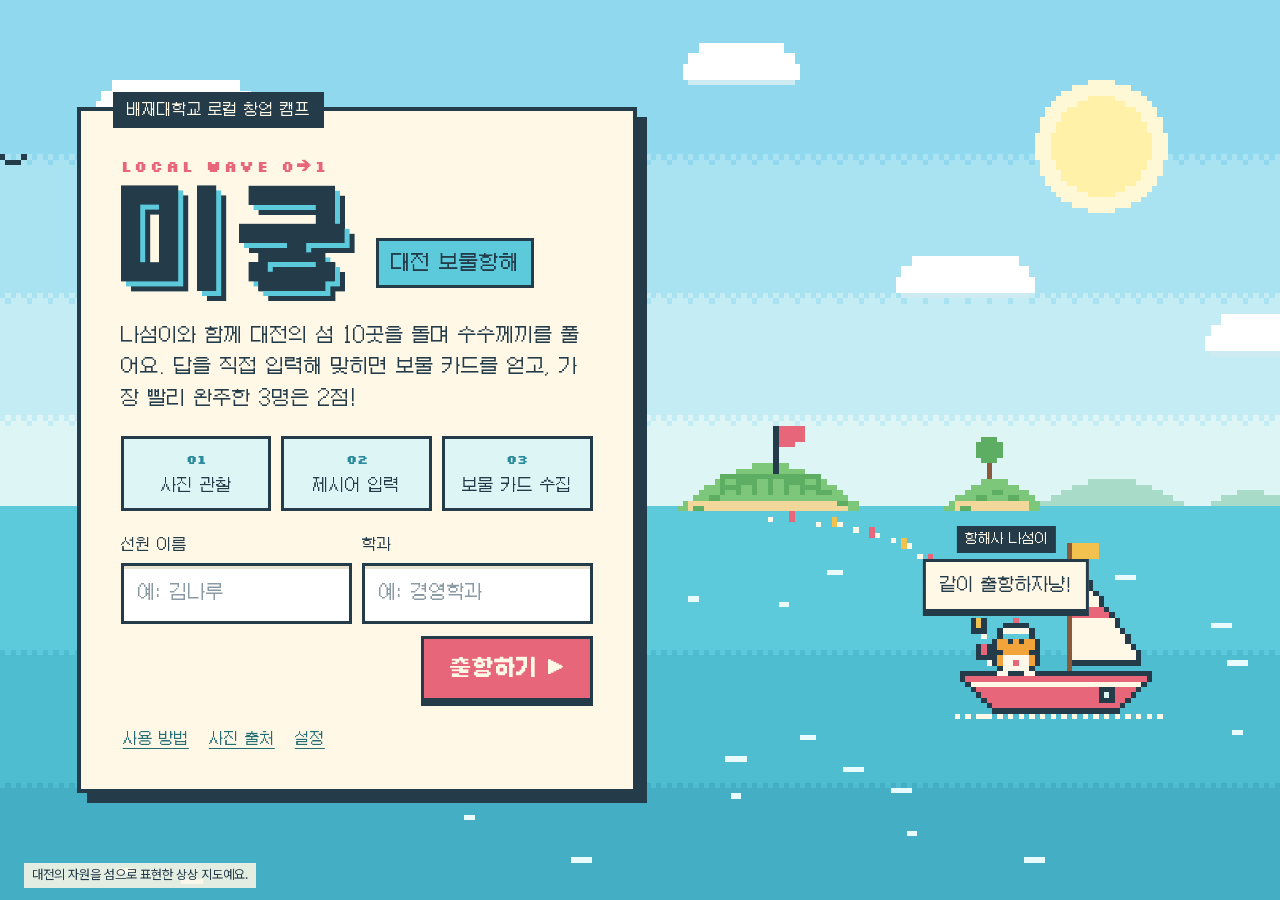
==== commit e0fcc225: "나섬이 얼굴 크게·둥글게 리디자인 (귀여움 보강) Co-Authored-By: Claude Fable 5.1 <noreply@anthropic.com>" ====
--- a/index.html
+++ b/index.html
@@ -9,7 +9,7 @@
 <link rel="icon" href="data:image/svg+xml,%3Csvg xmlns='http://www.w3.org/2000/svg' viewBox='0 0 16 16' shape-rendering='crispEdges'%3E%3Crect width='16' height='16' fill='%235CCADB'/%3E%3Crect x='3' y='6' width='10' height='6' fill='%23FFF8E7'/%3E%3Crect x='2' y='4' width='2' height='3' fill='%23F2B08A'/%3E%3Crect x='12' y='4' width='2' height='3' fill='%23F2B08A'/%3E%3Crect x='5' y='8' width='1' height='1' fill='%23243B4A'/%3E%3Crect x='10' y='8' width='1' height='1' fill='%23243B4A'/%3E%3Crect x='3' y='12' width='10' height='2' fill='%23236D75'/%3E%3C/svg%3E">
 <link rel="preconnect" href="https://fonts.googleapis.com">
 <link href="https://fonts.googleapis.com/css2?family=Silkscreen:wght@400;700&display=swap" rel="stylesheet">
-<link rel="stylesheet" href="styles.css?v=9">
+<link rel="stylesheet" href="styles.css?v=10">
 </head>
 <body>
 <a class="skip" href="#main">본문으로 건너뛰기</a>
@@ -162,8 +162,8 @@
 
 <div class="toast" id="toast" role="status" aria-live="polite" hidden></div>
 
-<script src="config.js?v=9"></script>
-<script src="start-scene.js?v=9"></script>
-<script src="app.js?v=9"></script>
+<script src="config.js?v=10"></script>
+<script src="start-scene.js?v=10"></script>
+<script src="app.js?v=10"></script>
 </body>
 </html>
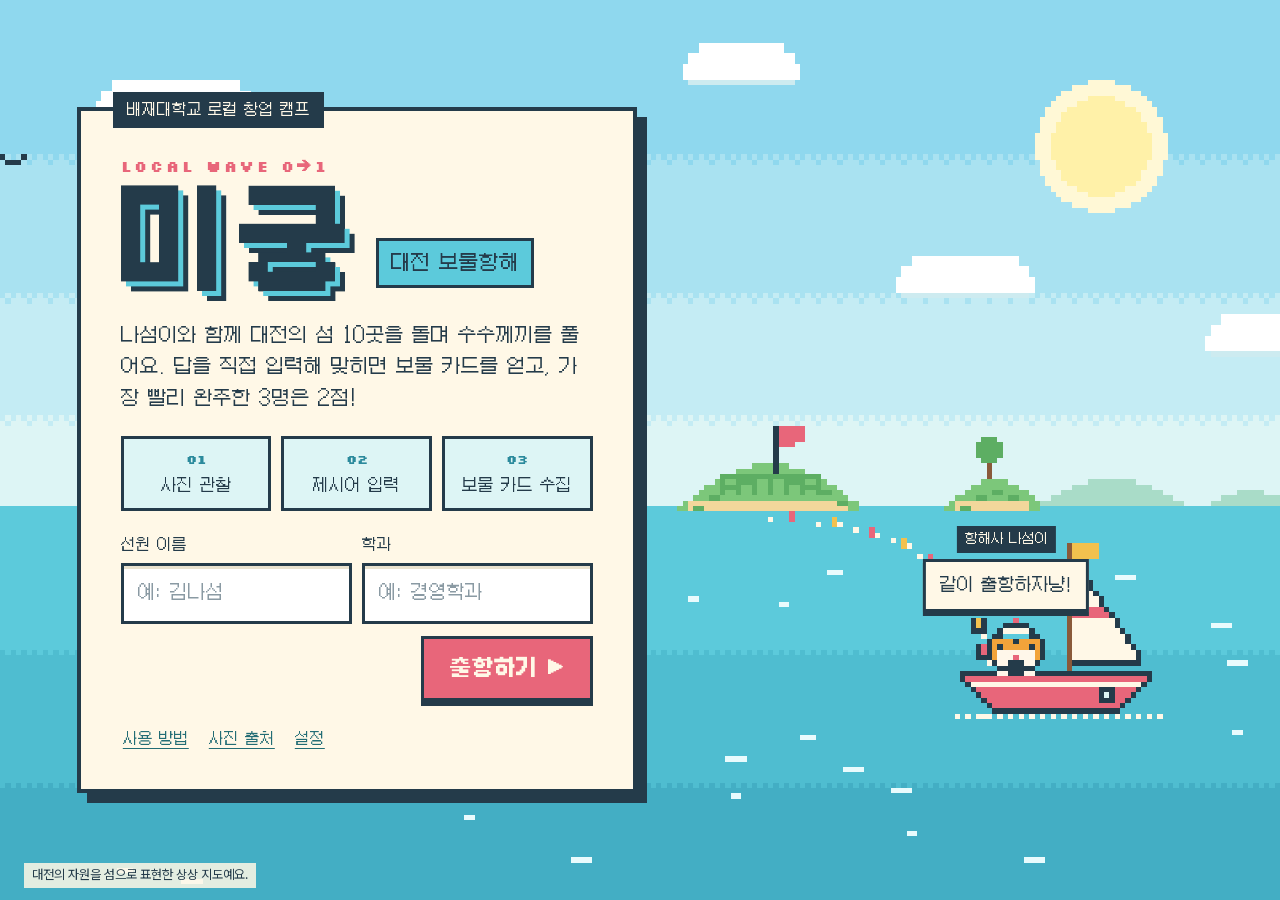
==== commit 37254e81: "나섬이 24×24 리디자인(둥근 얼굴·볼터치·하이라이트 눈), 이름 예시 김나섬 Co-Authored-By: Claude Fable 5.1 <noreply@anthropic.com" ====
--- a/index.html
+++ b/index.html
@@ -9,7 +9,7 @@
 <link rel="icon" href="data:image/svg+xml,%3Csvg xmlns='http://www.w3.org/2000/svg' viewBox='0 0 16 16' shape-rendering='crispEdges'%3E%3Crect width='16' height='16' fill='%235CCADB'/%3E%3Crect x='3' y='6' width='10' height='6' fill='%23FFF8E7'/%3E%3Crect x='2' y='4' width='2' height='3' fill='%23F2B08A'/%3E%3Crect x='12' y='4' width='2' height='3' fill='%23F2B08A'/%3E%3Crect x='5' y='8' width='1' height='1' fill='%23243B4A'/%3E%3Crect x='10' y='8' width='1' height='1' fill='%23243B4A'/%3E%3Crect x='3' y='12' width='10' height='2' fill='%23236D75'/%3E%3C/svg%3E">
 <link rel="preconnect" href="https://fonts.googleapis.com">
 <link href="https://fonts.googleapis.com/css2?family=Silkscreen:wght@400;700&display=swap" rel="stylesheet">
-<link rel="stylesheet" href="styles.css?v=10">
+<link rel="stylesheet" href="styles.css?v=11">
 </head>
 <body>
 <a class="skip" href="#main">본문으로 건너뛰기</a>
@@ -43,7 +43,7 @@
         </div>
         <form id="form-start" class="form-start" novalidate>
           <div class="start-fields">
-            <label>선원 이름<input id="crew-name" name="name" type="text" autocomplete="off" maxlength="10" placeholder="예: 김나루"></label>
+            <label>선원 이름<input id="crew-name" name="name" type="text" autocomplete="off" maxlength="10" placeholder="예: 김나섬"></label>
             <label>학과<input id="crew-dept" name="dept" type="text" autocomplete="off" maxlength="16" placeholder="예: 경영학과"></label>
           </div>
           <p class="form-error" id="start-error" role="alert" hidden>이름과 학과를 모두 적어 주세요.</p>
@@ -162,8 +162,8 @@
 
 <div class="toast" id="toast" role="status" aria-live="polite" hidden></div>
 
-<script src="config.js?v=10"></script>
-<script src="start-scene.js?v=10"></script>
-<script src="app.js?v=10"></script>
+<script src="config.js?v=11"></script>
+<script src="start-scene.js?v=11"></script>
+<script src="app.js?v=11"></script>
 </body>
 </html>
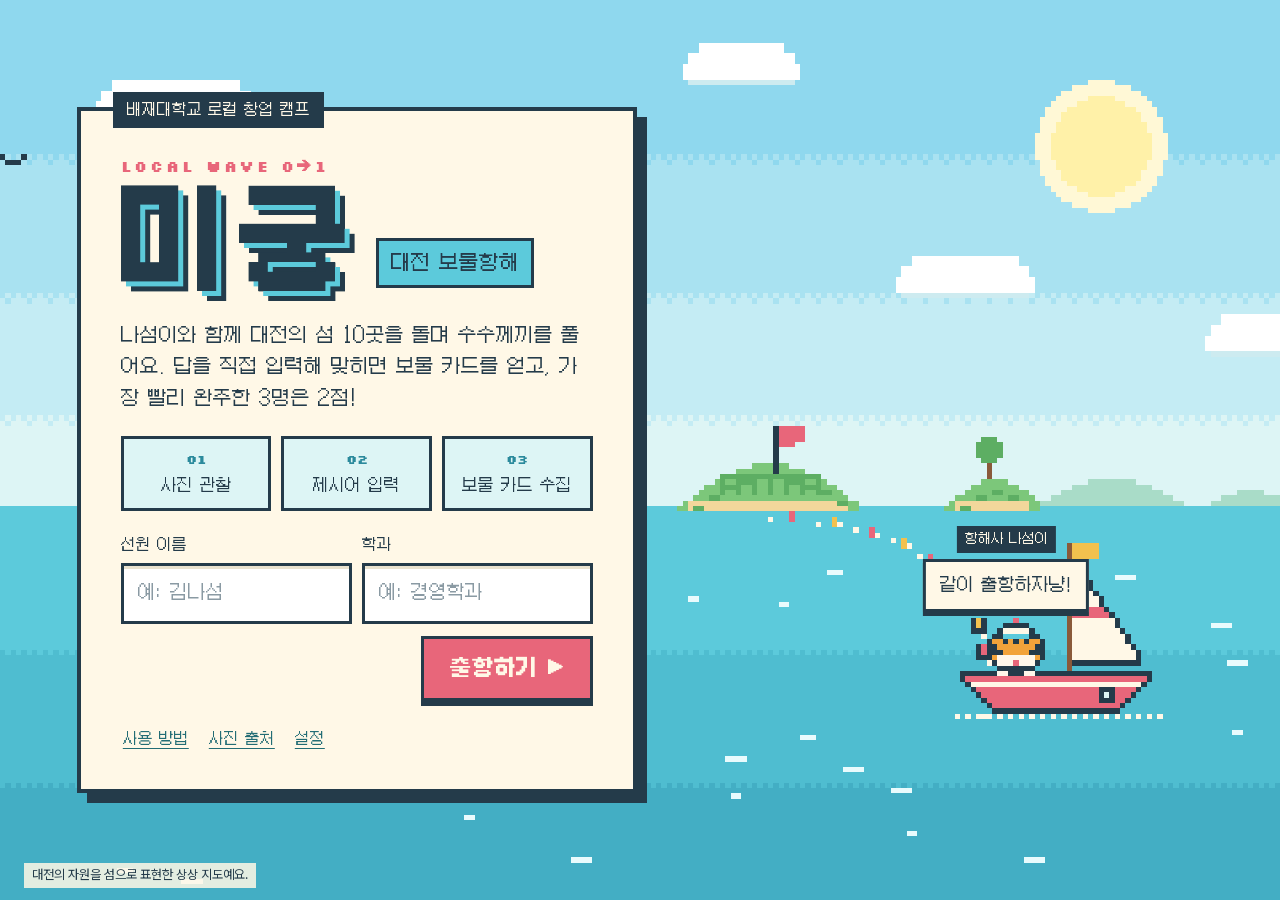
==== commit 602bc6bb: "나섬이 호랑이 줄무늬 강화(이마 3줄·옆 줄·수염), 볼터치 제거 Co-Authored-By: Claude Fable 5.1 <noreply@anthropic.com>" ====
--- a/index.html
+++ b/index.html
@@ -9,7 +9,7 @@
 <link rel="icon" href="data:image/svg+xml,%3Csvg xmlns='http://www.w3.org/2000/svg' viewBox='0 0 16 16' shape-rendering='crispEdges'%3E%3Crect width='16' height='16' fill='%235CCADB'/%3E%3Crect x='3' y='6' width='10' height='6' fill='%23FFF8E7'/%3E%3Crect x='2' y='4' width='2' height='3' fill='%23F2B08A'/%3E%3Crect x='12' y='4' width='2' height='3' fill='%23F2B08A'/%3E%3Crect x='5' y='8' width='1' height='1' fill='%23243B4A'/%3E%3Crect x='10' y='8' width='1' height='1' fill='%23243B4A'/%3E%3Crect x='3' y='12' width='10' height='2' fill='%23236D75'/%3E%3C/svg%3E">
 <link rel="preconnect" href="https://fonts.googleapis.com">
 <link href="https://fonts.googleapis.com/css2?family=Silkscreen:wght@400;700&display=swap" rel="stylesheet">
-<link rel="stylesheet" href="styles.css?v=11">
+<link rel="stylesheet" href="styles.css?v=12">
 </head>
 <body>
 <a class="skip" href="#main">본문으로 건너뛰기</a>
@@ -162,8 +162,8 @@
 
 <div class="toast" id="toast" role="status" aria-live="polite" hidden></div>
 
-<script src="config.js?v=11"></script>
-<script src="start-scene.js?v=11"></script>
-<script src="app.js?v=11"></script>
+<script src="config.js?v=12"></script>
+<script src="start-scene.js?v=12"></script>
+<script src="app.js?v=12"></script>
 </body>
 </html>
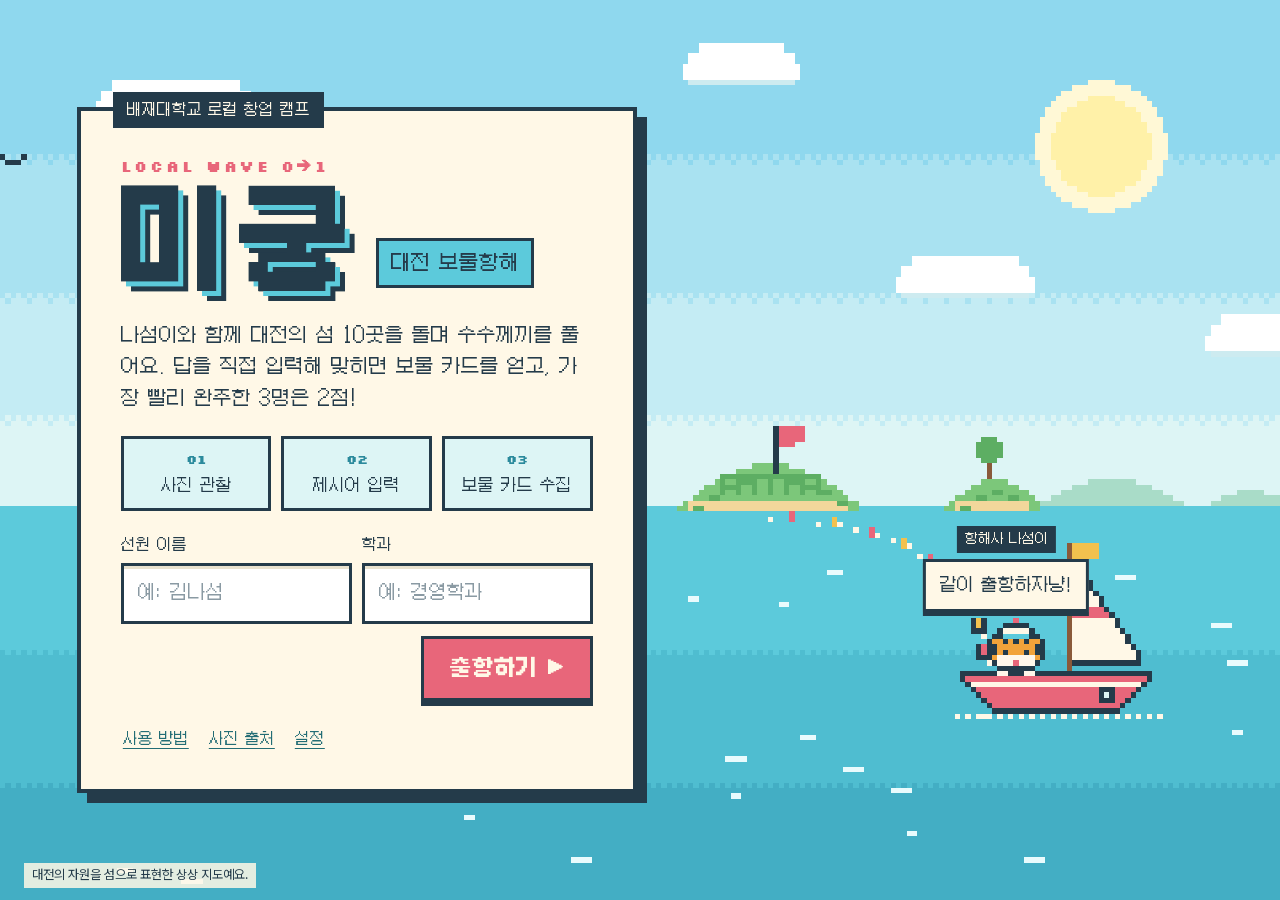
==== commit 56bb5f35: "나섬이 눈 1픽셀로, 한 칸 안쪽으로 Co-Authored-By: Claude Fable 5.1 <noreply@anthropic.com>" ====
--- a/index.html
+++ b/index.html
@@ -9,7 +9,7 @@
 <link rel="icon" href="data:image/svg+xml,%3Csvg xmlns='http://www.w3.org/2000/svg' viewBox='0 0 16 16' shape-rendering='crispEdges'%3E%3Crect width='16' height='16' fill='%235CCADB'/%3E%3Crect x='3' y='6' width='10' height='6' fill='%23FFF8E7'/%3E%3Crect x='2' y='4' width='2' height='3' fill='%23F2B08A'/%3E%3Crect x='12' y='4' width='2' height='3' fill='%23F2B08A'/%3E%3Crect x='5' y='8' width='1' height='1' fill='%23243B4A'/%3E%3Crect x='10' y='8' width='1' height='1' fill='%23243B4A'/%3E%3Crect x='3' y='12' width='10' height='2' fill='%23236D75'/%3E%3C/svg%3E">
 <link rel="preconnect" href="https://fonts.googleapis.com">
 <link href="https://fonts.googleapis.com/css2?family=Silkscreen:wght@400;700&display=swap" rel="stylesheet">
-<link rel="stylesheet" href="styles.css?v=12">
+<link rel="stylesheet" href="styles.css?v=13">
 </head>
 <body>
 <a class="skip" href="#main">본문으로 건너뛰기</a>
@@ -162,8 +162,8 @@
 
 <div class="toast" id="toast" role="status" aria-live="polite" hidden></div>
 
-<script src="config.js?v=12"></script>
-<script src="start-scene.js?v=12"></script>
-<script src="app.js?v=12"></script>
+<script src="config.js?v=13"></script>
+<script src="start-scene.js?v=13"></script>
+<script src="app.js?v=13"></script>
 </body>
 </html>
